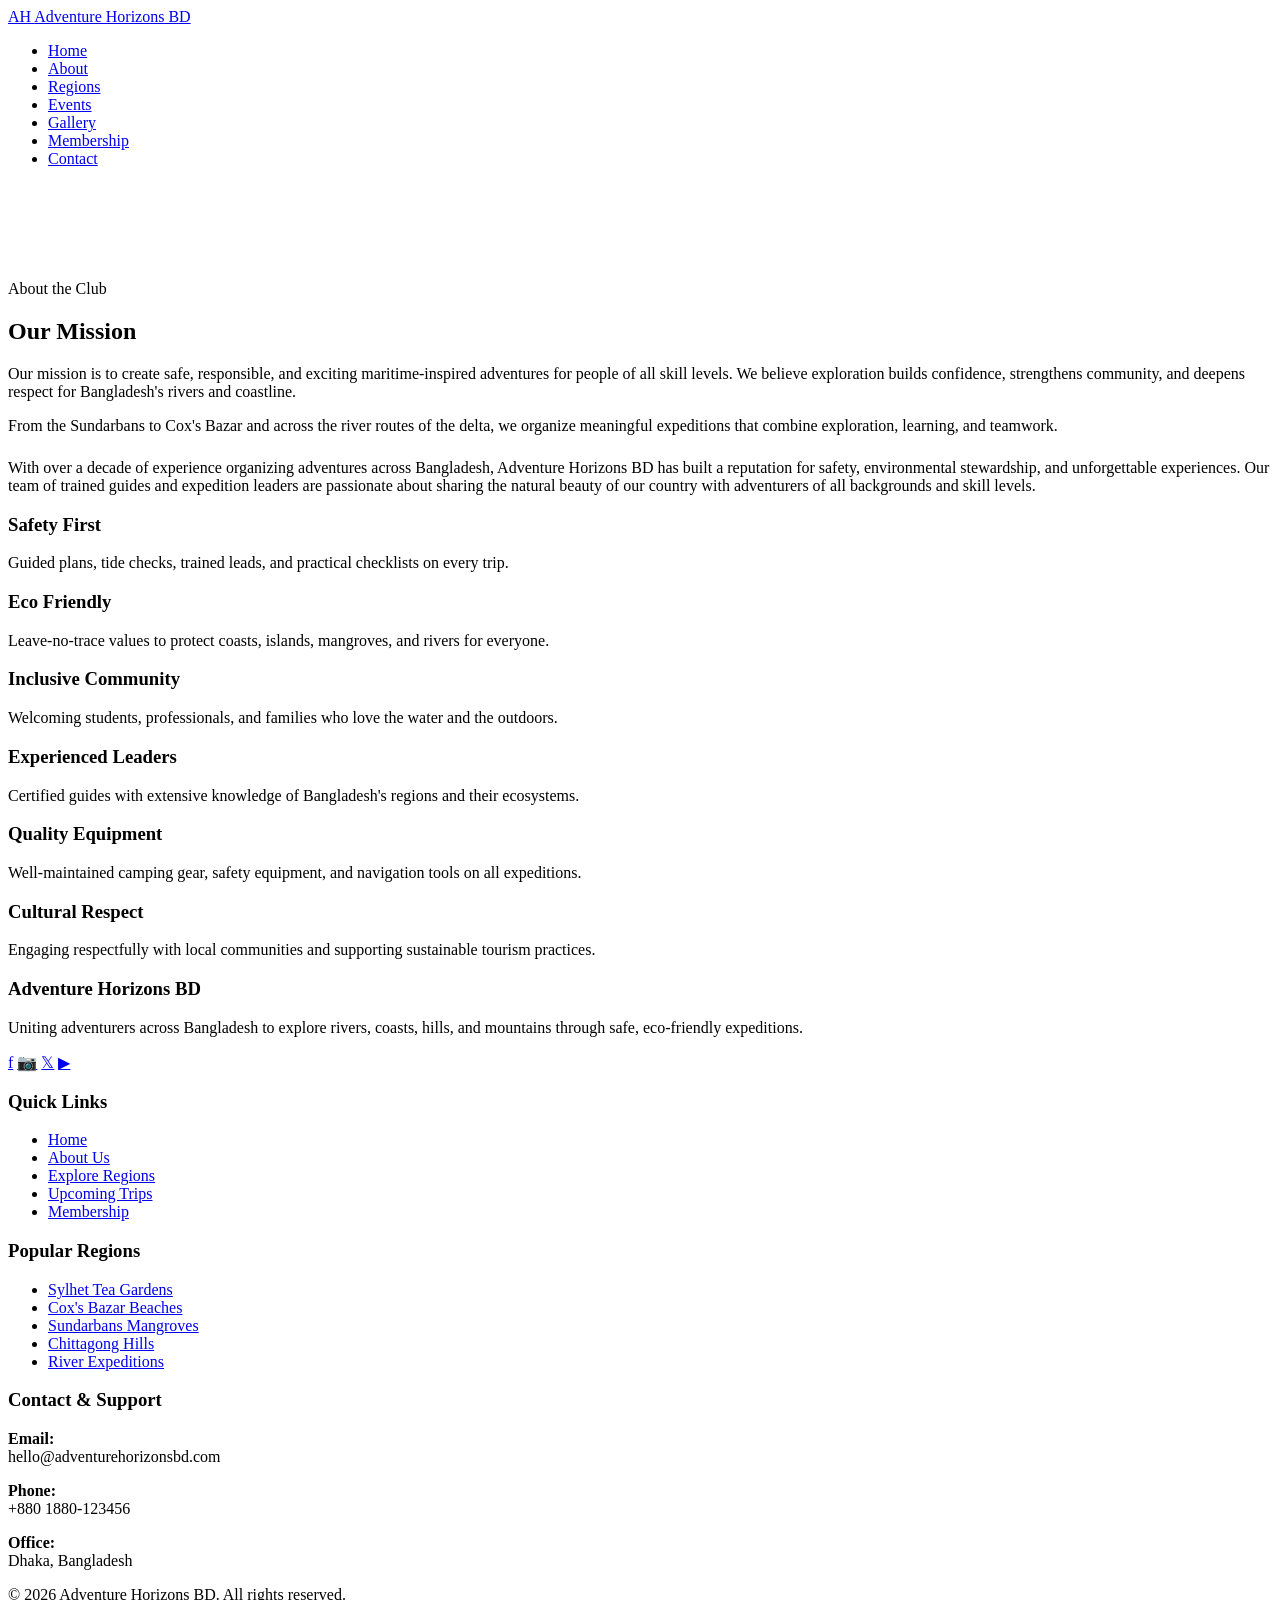
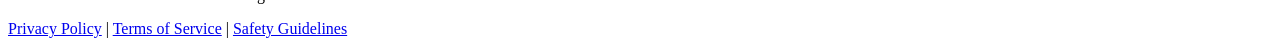
==== about.html @ c525ff97 "html structure for about,events,regions,gallery,membership,contacts sections was done" ====
<!DOCTYPE html>
<html lang="en">
  <head>
    <meta charset="UTF-8" />
    <meta name="viewport" content="width=device-width, initial-scale=1.0" />
    <meta name="description" content="About Adventure Horizons BD - our mission, values, and commitment to safe and eco-friendly adventures." />
    <title>About - Adventure Horizons BD</title>
    <link rel="preconnect" href="https://fonts.googleapis.com" />
    <link rel="preconnect" href="https://fonts.gstatic.com" crossorigin />
    <link href="https://fonts.googleapis.com/css2?family=Sora:wght@400;500;600;700;800&family=Source+Sans+3:wght@400;600;700&display=swap" rel="stylesheet" />
    <link rel="stylesheet" href="styles.css" />
  </head>
  <body>
    <header class="site-header">
      <div class="container nav-wrap">
        <a class="brand" href="index.html">
          <span class="brand-mark">AH</span>
          <span>Adventure Horizons BD</span>
        </a>
        <nav aria-label="Main navigation">
          <ul class="nav-list">
            <li><a href="index.html">Home</a></li>
            <li><a href="about.html">About</a></li>
            <li><a href="regions.html">Regions</a></li>
            <li><a href="events.html">Events</a></li>
            <li><a href="gallery.html">Gallery</a></li>
            <li><a href="membership.html">Membership</a></li>
            <li><a href="contact.html">Contact</a></li>
          </ul>
        </nav>
      </div>
    </header>

    <main>
      <section class="section" style="padding-top: 5rem;">
        <div class="container split-layout">
          <div>
            <p class="eyebrow">About the Club</p>
            <h2>Our Mission</h2>
            <p>
              Our mission is to create safe, responsible, and exciting maritime-inspired
              adventures for people of all skill levels. We believe exploration builds
              confidence, strengthens community, and deepens respect for Bangladesh's rivers
              and coastline.
            </p>
            <p>
              From the Sundarbans to Cox's Bazar and across the river routes of the delta,
              we organize meaningful expeditions that combine exploration, learning, and teamwork.
            </p>
            <p style="margin-top: 1.5rem;">
              With over a decade of experience organizing adventures across Bangladesh, Adventure Horizons BD
              has built a reputation for safety, environmental stewardship, and unforgettable experiences.
              Our team of trained guides and expedition leaders are passionate about sharing the natural
              beauty of our country with adventurers of all backgrounds and skill levels.
            </p>
          </div>
          <div class="info-cards" aria-label="Club values">
            <article class="card">
              <h3>Safety First</h3>
              <p>Guided plans, tide checks, trained leads, and practical checklists on every trip.</p>
            </article>
            <article class="card">
              <h3>Eco Friendly</h3>
              <p>Leave-no-trace values to protect coasts, islands, mangroves, and rivers for everyone.</p>
            </article>
            <article class="card">
              <h3>Inclusive Community</h3>
              <p>Welcoming students, professionals, and families who love the water and the outdoors.</p>
            </article>
            <article class="card">
              <h3>Experienced Leaders</h3>
              <p>Certified guides with extensive knowledge of Bangladesh's regions and their ecosystems.</p>
            </article>
            <article class="card">
              <h3>Quality Equipment</h3>
              <p>Well-maintained camping gear, safety equipment, and navigation tools on all expeditions.</p>
            </article>
            <article class="card">
              <h3>Cultural Respect</h3>
              <p>Engaging respectfully with local communities and supporting sustainable tourism practices.</p>
            </article>
          </div>
        </div>
      </section>
    </main>

    <footer class="site-footer">
      <div class="container">
        <div class="footer-grid">
          <section class="footer-column">
            <h3>Adventure Horizons BD</h3>
            <p>Uniting adventurers across Bangladesh to explore rivers, coasts, hills, and mountains through safe, eco-friendly expeditions.</p>
            <div class="social-links">
              <a href="#" aria-label="Facebook">f</a>
              <a href="#" aria-label="Instagram">📷</a>
              <a href="#" aria-label="Twitter">𝕏</a>
              <a href="#" aria-label="YouTube">▶</a>
            </div>
          </section>

          <section class="footer-column">
            <h3>Quick Links</h3>
            <ul>
              <li><a href="index.html">Home</a></li>
              <li><a href="about.html">About Us</a></li>
              <li><a href="regions.html">Explore Regions</a></li>
              <li><a href="events.html">Upcoming Trips</a></li>
              <li><a href="membership.html">Membership</a></li>
            </ul>
          </section>

          <section class="footer-column">
            <h3>Popular Regions</h3>
            <ul>
              <li><a href="regions.html">Sylhet Tea Gardens</a></li>
              <li><a href="regions.html">Cox's Bazar Beaches</a></li>
              <li><a href="regions.html">Sundarbans Mangroves</a></li>
              <li><a href="regions.html">Chittagong Hills</a></li>
              <li><a href="regions.html">River Expeditions</a></li>
            </ul>
          </section>

          <section class="footer-column">
            <h3>Contact & Support</h3>
            <p><strong>Email:</strong><br>hello@adventurehorizonsbd.com</p>
            <p><strong>Phone:</strong><br>+880 1880-123456</p>
            <p><strong>Office:</strong><br>Dhaka, Bangladesh</p>
          </section>
        </div>

        <div class="footer-bottom">
          <p>&copy; 2026 Adventure Horizons BD. All rights reserved.</p>
          <p>
            <a href="#">Privacy Policy</a> | 
            <a href="#">Terms of Service</a> | 
            <a href="#">Safety Guidelines</a>
          </p>
        </div>
      </div>
    </footer>
  </body>
</html>
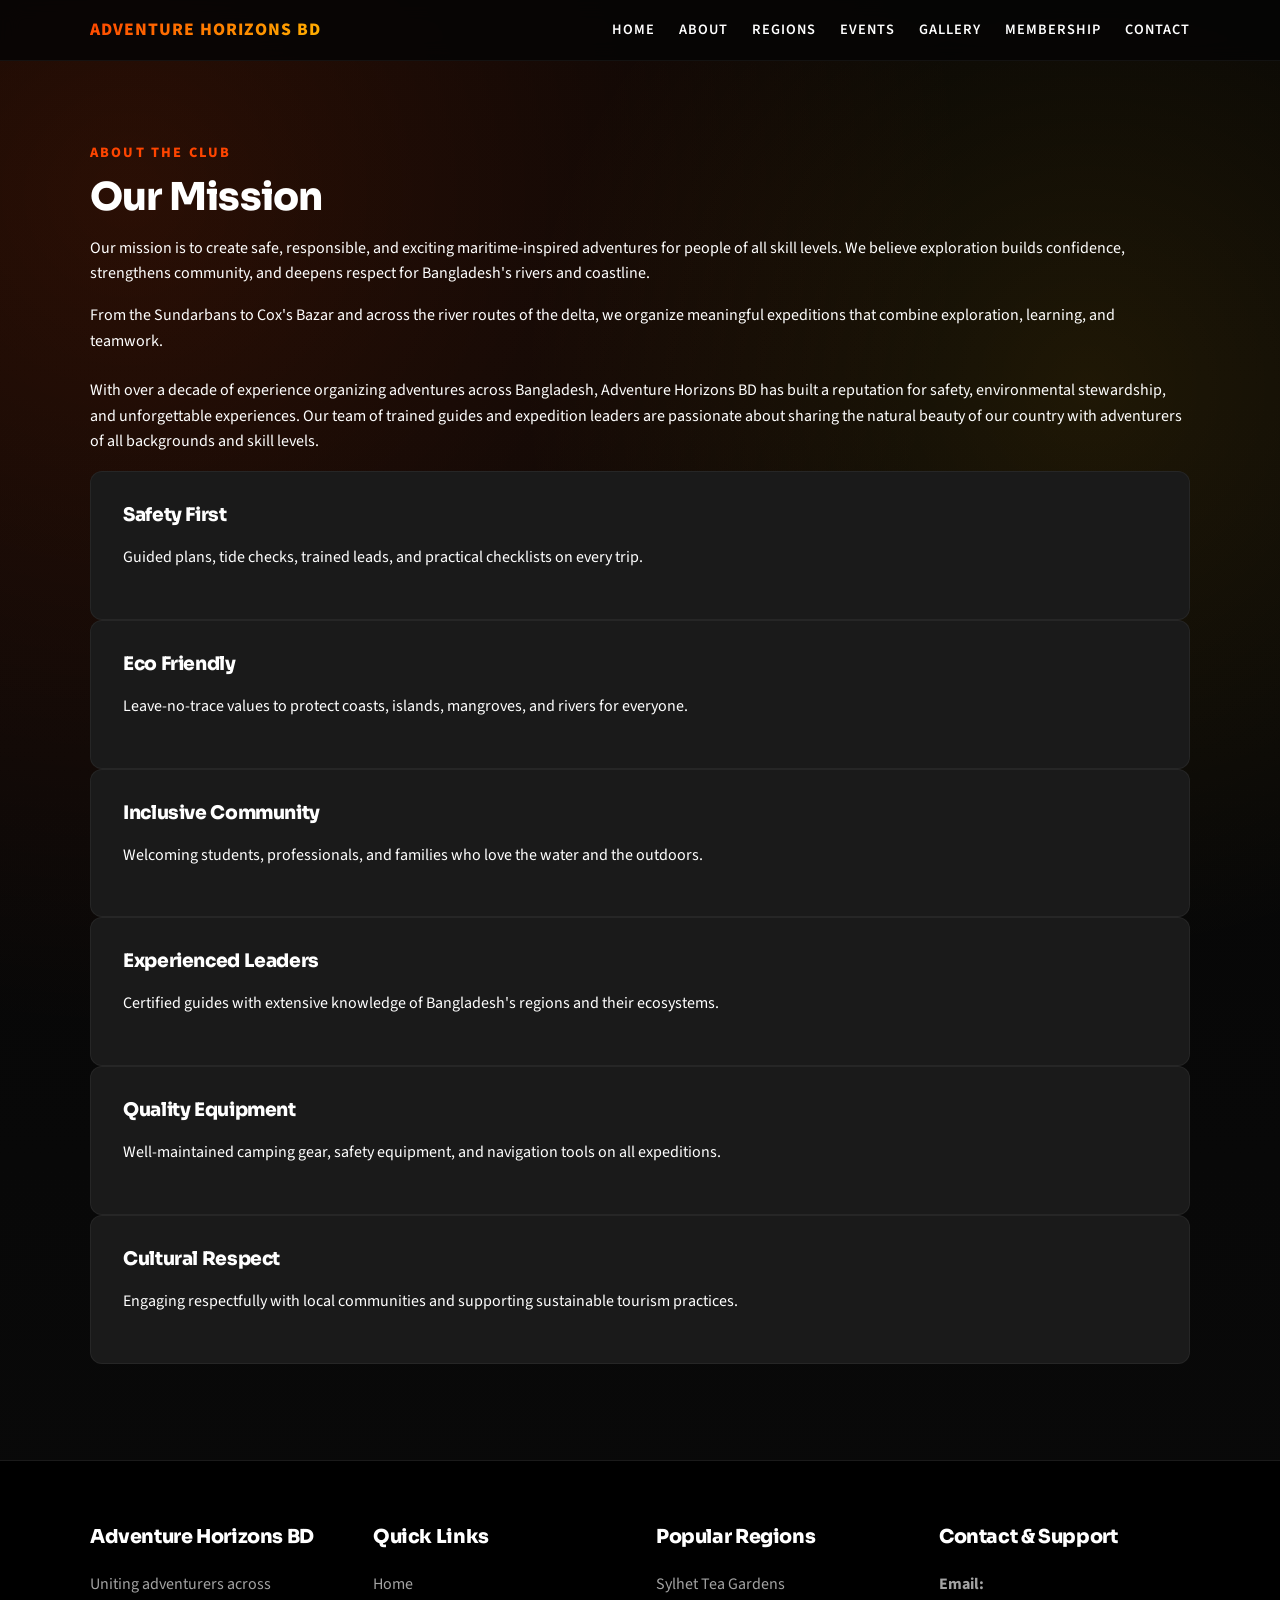
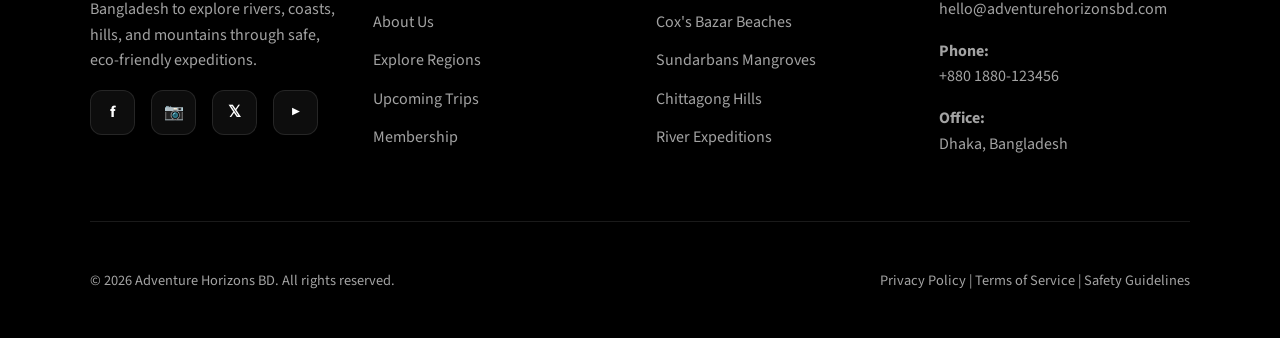
==== commit c1d57f6a: "changes the css theme" ====
--- a/about.html
+++ b/about.html
@@ -14,7 +14,6 @@
     <header class="site-header">
       <div class="container nav-wrap">
         <a class="brand" href="index.html">
-          <span class="brand-mark">AH</span>
           <span>Adventure Horizons BD</span>
         </a>
         <nav aria-label="Main navigation">
--- a/styles.css
+++ b/styles.css
@@ -0,0 +1,487 @@
+:root {
+  --bg: #050505;
+  --bg-soft: #111111;
+  --surface: #1a1a1a;
+  --surface-soft: #242424;
+  --text: #ffffff;
+  --muted: #a3a3a3;
+  --primary: #FF4500;
+  --primary-dark: #CC3700;
+  --accent: #FFB300;
+  --accent-soft: #FFE866;
+  --radius: 12px;
+  --shadow: 0 15px 35px rgba(255, 69, 0, 0.15);
+}
+
+* {
+  box-sizing: border-box;
+}
+
+html {
+  scroll-behavior: smooth;
+}
+
+body {
+  margin: 0;
+  font-family: "Source Sans 3", sans-serif;
+  color: var(--text);
+  background:
+    radial-gradient(circle at 10% 10%, rgba(255, 69, 0, 0.15) 0, transparent 40%),
+    radial-gradient(circle at 85% 20%, rgba(255, 179, 0, 0.1) 0, transparent 30%),
+    linear-gradient(180deg, var(--bg) 0%, #0a0a0a 100%);
+  line-height: 1.6;
+  animation: bodyFadeIn 0.8s ease-out;
+}
+
+img {
+  display: block;
+  max-width: 100%;
+}
+
+h1,
+h2,
+h3,
+h4 {
+  margin-top: 0;
+  font-family: "Sora", sans-serif;
+  font-weight: 800; 
+  line-height: 1.2;
+  letter-spacing: -0.02em;
+}
+
+.highlight-text {
+  background: linear-gradient(135deg, var(--primary) 0%, var(--accent) 100%);
+  -webkit-background-clip: text;
+  -webkit-text-fill-color: transparent;
+  display: inline-block;
+}
+
+a {
+  color: inherit;
+  text-decoration: none;
+}
+
+.container {
+  width: min(1100px, 92%);
+  margin-inline: auto;
+}
+
+/* ANIMATIONS */
+@keyframes bodyFadeIn { from { opacity: 0; } to { opacity: 1; } }
+@keyframes rise { from { opacity: 0; transform: translateY(40px); } to { opacity: 1; transform: translateY(0); } }
+@keyframes fadeInUp { from { opacity: 0; transform: translateY(30px); } to { opacity: 1; transform: translateY(0); } }
+@keyframes slideInLeft { from { opacity: 0; transform: translateX(-40px); } to { opacity: 1; transform: translateX(0); } }
+@keyframes slideInRight { from { opacity: 0; transform: translateX(40px); } to { opacity: 1; transform: translateX(0); } }
+@keyframes scaleUp { from { opacity: 0; transform: scale(0.9); } to { opacity: 1; transform: scale(1); } }
+@keyframes pulse { 0%, 100% { transform: scale(1); } 50% { transform: scale(1.1); } }
+@keyframes float { 0%, 100% { transform: translateY(0px); } 50% { transform: translateY(-10px); } }
+@keyframes slideDown { from { opacity: 0; transform: translateY(-20px); } to { opacity: 1; transform: translateY(0); } }
+@keyframes bounce { 0%, 100% { transform: translateY(0); } 50% { transform: translateY(-15px); } }
+
+/*  HEADER  */
+.site-header {
+  position: sticky;
+  top: 0;
+  z-index: 10;
+  background: rgba(5, 5, 5, 0.85);
+  backdrop-filter: blur(10px);
+  border-bottom: 1px solid rgba(255, 255, 255, 0.05);
+  animation: slideDown 0.6s ease-out;
+}
+
+.nav-wrap {
+  display: flex;
+  align-items: center;
+  justify-content: space-between;
+  padding: 1rem 0;
+}
+
+.brand {
+  display: flex;
+  align-items: center;
+  gap: 0.7rem;
+  font-weight: 800;
+  font-size: 1.1rem;
+  text-transform: uppercase;
+  letter-spacing: 1px;
+  animation: slideInLeft 0.6s ease-out;
+  background: linear-gradient(135deg, var(--primary) 0%, var(--accent) 100%);
+  -webkit-background-clip: text;
+  -webkit-text-fill-color: transparent;
+}
+
+.nav-list {
+  display: flex;
+  gap: 1.5rem;
+  list-style: none;
+  margin: 0;
+  padding: 0;
+  font-weight: 600;
+  text-transform: uppercase;
+  font-size: 0.9rem;
+  letter-spacing: 1px;
+}
+
+.nav-list li {
+  animation: slideInRight 0.6s ease-out;
+  animation-fill-mode: both;
+}
+
+.nav-list a {
+  padding: 0.4rem 0;
+  transition: all 0.3s ease;
+  position: relative;
+}
+
+.nav-list a::after {
+  content: '';
+  position: absolute;
+  bottom: -4px;
+  left: 0;
+  width: 0;
+  height: 2px;
+  background: var(--primary);
+  transition: width 0.3s ease;
+}
+
+.nav-list a:hover::after {
+  width: 100%;
+}
+
+.nav-list a:hover {
+  color: var(--primary);
+}
+
+/*  HERO SECTION  */
+.hero {
+  position: relative;
+  isolation: isolate;
+  overflow: hidden;
+  min-height: 90vh;
+  background:
+    linear-gradient(135deg, rgba(5, 5, 5, 0.9), rgba(5, 5, 5, 0.6)),
+    radial-gradient(circle at 18% 25%, rgba(255, 69, 0, 0.15) 0, transparent 40%),
+    url('images/home.jpg') center / cover no-repeat;
+  display: grid;
+  grid-template-columns: 1fr;
+  gap: 2rem;
+  align-items: center;
+}
+
+.hero-overlay {
+  position: absolute;
+  inset: 0;
+  z-index: -1;
+  background-size: 40px;
+  animation: fadeInUp 1s ease-out;
+}
+
+.hero-content {
+  padding: 8rem 0 6rem;
+  animation: rise 0.8s ease-out;
+}
+
+.hero-actions {
+  display: flex;
+  gap: 1rem;
+  flex-wrap: wrap;
+  animation: fadeInUp 0.8s ease-out 0.5s both;
+}
+
+.hero-stats {
+  display: flex;
+  justify-content: center;
+  gap: 1.5rem;
+  margin-top: 1.5rem;
+  flex-wrap: wrap;
+  animation: fadeInUp 0.8s ease-out 0.6s both;
+}
+
+.hero-stats div {
+  padding: 1.2rem 2rem;
+  border-radius: var(--radius);
+  background: rgba(255, 255, 255, 0.03);
+  border: 1px solid rgba(255, 255, 255, 0.08);
+  transition: all 0.3s ease;
+  animation: scaleUp 0.6s ease-out forwards;
+  opacity: 0;
+  text-align: center;
+}
+
+.hero-stats div:nth-child(1) { animation-delay: 0.6s; }
+.hero-stats div:nth-child(2) { animation-delay: 0.7s; }
+.hero-stats div:nth-child(3) { animation-delay: 0.8s; }
+
+.hero-stats div:hover {
+  background: rgba(255, 69, 0, 0.08);
+  border-color: var(--primary);
+  transform: translateY(-5px);
+  box-shadow: 0 12px 32px rgba(255, 69, 0, 0.15);
+}
+
+.hero-stats strong {
+  display: block;
+  font-family: "Sora", sans-serif;
+  font-size: 2rem;
+  font-weight: 800;
+  color: #fff;
+  line-height: 1;
+  margin-bottom: 0.3rem;
+}
+
+.hero-stats span {
+  color: var(--muted);
+  font-size: 0.9rem;
+  text-transform: uppercase;
+  letter-spacing: 1px;
+  font-weight: 600;
+}
+
+/*  BOLD BUTTONS  */
+.btn {
+  display: inline-flex;
+  align-items: center;
+  justify-content: center;
+  border-radius: var(--radius);
+  padding: 1rem 2.5rem;
+  font-family: "Sora", sans-serif;
+  font-weight: 700;
+  text-transform: uppercase;
+  letter-spacing: 1px;
+  border: 2px solid transparent;
+  transition: all 0.3s cubic-bezier(0.4, 0, 0.2, 1);
+  position: relative;
+  overflow: hidden;
+  cursor: pointer;
+}
+
+.btn-primary {
+  background: linear-gradient(135deg, var(--primary), var(--primary-dark));
+  color: #fff;
+  box-shadow: 0 4px 15px rgba(255, 69, 0, 0.3);
+}
+
+.btn-primary:hover {
+  transform: translateY(-4px) scale(1.02);
+  box-shadow: 0 12px 25px rgba(255, 69, 0, 0.5);
+}
+
+.btn-secondary {
+  background: transparent;
+  border-color: rgba(255, 255, 255, 0.3);
+  color: #fff;
+}
+
+.btn-secondary:hover {
+  background: rgba(255, 255, 255, 0.05);
+  border-color: #fff;
+  transform: translateY(-4px);
+}
+
+/*  EYEBROW & HEADINGS  */
+.eyebrow {
+  margin: 0 0 0.6rem;
+  text-transform: uppercase;
+  letter-spacing: 0.15em;
+  font-weight: 800;
+  font-size: 0.9rem;
+  color: var(--primary);
+  animation: fadeInUp 0.6s ease-out;
+}
+
+/*  SECTIONS  */
+.section {
+  padding: 6rem 0;
+  animation: fadeInUp 0.8s ease-out;
+}
+
+.section h2 {
+  font-size: clamp(2rem, 3vw, 3rem);
+  margin-bottom: 1rem;
+  color: #fff;
+  animation: slideInLeft 0.8s ease-out 0.1s both;
+}
+
+/*  CARDS OVERHAUL  */
+.card,
+.event-card,
+.pricing-card,
+.region-card,
+.why-card,
+.destination-card,
+.step-card,
+.testimonial-card {
+  background: var(--surface);
+  border-radius: var(--radius);
+  padding: 2rem;
+  border: 1px solid rgba(255, 255, 255, 0.05);
+  transition: all 0.4s cubic-bezier(0.34, 1.56, 0.64, 1);
+  position: relative;
+  overflow: hidden;
+}
+
+/* Ensure icons and badges pop */
+.why-icon, .destination-header, .step-number {
+  color: var(--primary);
+}
+
+.step-number {
+  background: linear-gradient(135deg, var(--primary), var(--accent));
+  color: #000;
+}
+
+.card:hover,
+.event-card:hover,
+.pricing-card:hover,
+.region-card:hover,
+.why-card:hover,
+.destination-card:hover,
+.step-card:hover,
+.testimonial-card:hover {
+  transform: translateY(-8px);
+  border-color: rgba(255, 69, 0, 0.4);
+  box-shadow: 0 20px 40px rgba(255, 69, 0, 0.15);
+  background: var(--surface-soft);
+}
+
+/* GRID LAYOUTS */
+.regions-grid, .gallery-grid, .testimonials-grid { display: grid; grid-template-columns: repeat(3, minmax(0, 1fr)); gap: 1.5rem; margin-top: 2rem; }
+.why-grid { display: grid; grid-template-columns: repeat(3, minmax(0, 1fr)); gap: 1.5rem; margin-top: 3rem; }
+.destinations-grid, .steps-grid { display: grid; grid-template-columns: repeat(4, minmax(0, 1fr)); gap: 1.5rem; margin-top: 2rem; }
+
+/* Image Gallery */
+.gallery-item {
+  border-radius: var(--radius);
+  overflow: hidden;
+  cursor: pointer;
+  border: 1px solid rgba(255, 255, 255, 0.05);
+}
+.gallery-item img {
+  width: 100%;
+  height: 300px;
+  object-fit: cover;
+  transition: transform 0.6s cubic-bezier(0.34, 1.56, 0.64, 1);
+}
+.gallery-item:hover img { transform: scale(1.1) rotate(1deg); }
+
+/* Explore Links */
+.explore-link {
+  display: inline-block;
+  color: var(--accent);
+  font-weight: 700;
+  text-transform: uppercase;
+  font-size: 0.9rem;
+  letter-spacing: 1px;
+  margin-top: 1rem;
+  transition: color 0.3s;
+}
+.explore-link:hover { color: var(--primary); }
+
+/* Testimonials */
+.testimonial-card .stars { color: var(--accent); font-size: 1.2rem; }
+.testimonial-card .author { color: var(--primary); text-transform: uppercase; font-weight: 800; letter-spacing: 1px; }
+
+/*  FOOTER  */
+.site-footer {
+  background: #000;
+  border-top: 1px solid rgba(255, 255, 255, 0.1);
+  padding-top: 4rem;
+  padding-bottom: 2rem;
+}
+.footer-grid { display: grid; grid-template-columns: repeat(4, minmax(0, 1fr)); gap: 2rem; margin-bottom: 3rem; }
+.footer-column h3 { color: #fff; font-size: 1.2rem; margin-bottom: 1.5rem; }
+.footer-column p, .footer-column ul { color: var(--muted); }
+.footer-column ul { list-style: none; padding: 0; margin: 0; }
+.footer-column li { margin-bottom: 0.8rem; }
+.footer-column a:hover { color: var(--primary); }
+
+.social-links { display: flex; gap: 1rem; }
+.social-links a {
+  display: inline-flex; align-items: center; justify-content: center;
+  width: 45px; height: 45px; border-radius: var(--radius);
+  background: rgba(255, 255, 255, 0.05); transition: all 0.3s ease; font-weight: 700; border: 1px solid rgba(255, 255, 255, 0.1);
+}
+.social-links a:hover { background: var(--primary); border-color: var(--primary); transform: translateY(-5px); }
+.footer-bottom { border-top: 1px solid rgba(255, 255, 255, 0.1); padding-top: 2rem; display: flex; justify-content: space-between; color: var(--muted); font-size: 0.9rem; }
+.footer-bottom a:hover { color: var(--primary); }
+
+/*  RESPONSIVE DESIGN  */
+@media (max-width: 1024px) {
+  .destinations-grid, .steps-grid { grid-template-columns: repeat(2, minmax(0, 1fr)); }
+}
+@media (max-width: 960px) {
+  .why-grid, .regions-grid, .gallery-grid, .testimonials-grid { grid-template-columns: repeat(2, minmax(0, 1fr)); }
+  .footer-grid { grid-template-columns: repeat(2, minmax(0, 1fr)); }
+  .nav-wrap { flex-direction: column; gap: 1rem; align-items: flex-start; }
+}
+/*  CONTACT FORM  */
+.contact-form {
+  display: flex;
+  flex-direction: column;
+  gap: 1.5rem;
+  margin-top: 2rem;
+}
+
+.contact-form label {
+  display: block;
+  color: #fff;
+  font-weight: 600;
+  margin-bottom: 0.5rem;
+  text-transform: capitalize;
+  font-size: 0.95rem;
+}
+
+.contact-form input,
+.contact-form select,
+.contact-form textarea {
+  width: 100%;
+  padding: 1rem 1.2rem;
+  border-radius: var(--radius);
+  border: 1px solid rgba(255, 255, 255, 0.1);
+  background: rgba(255, 255, 255, 0.08);
+  color: #fff;
+  font-family: inherit;
+  font-size: 1rem;
+  transition: all 0.3s ease;
+}
+
+.contact-form select {
+  appearance: none;
+  background-image: url("data:image/svg+xml;charset=UTF-8,%3csvg xmlns='http://www.w3.org/2000/svg' viewBox='0 0 24 24' fill='none' stroke='%23ffffff' stroke-width='2' stroke-linecap='round' stroke-linejoin='round'%3e%3cpolyline points='6 9 12 15 18 9'%3e%3c/polyline%3e%3c/svg%3e");
+  background-repeat: no-repeat;
+  background-position: right 1rem center;
+  background-size: 1.2em;
+  padding-right: 2.5rem;
+}
+
+.contact-form select option {
+  background: #1a1a1a;
+  color: #fff;
+  padding: 0.5rem;
+}
+
+.contact-form input::placeholder,
+.contact-form textarea::placeholder {
+  color: rgba(255, 255, 255, 0.5);
+}
+
+.contact-form input:focus,
+.contact-form select:focus,
+.contact-form textarea:focus {
+  outline: none;
+  background: rgba(255, 255, 255, 0.12);
+  border-color: var(--primary);
+  box-shadow: 0 0 0 3px rgba(255, 69, 0, 0.1);
+}
+
+.contact-form textarea {
+  resize: vertical;
+  min-height: 150px;
+}
+
+@media (max-width: 680px) {
+  .why-grid, .regions-grid, .gallery-grid, .testimonials-grid, .destinations-grid, .steps-grid, .footer-grid { grid-template-columns: 1fr; }
+  .nav-list { flex-wrap: wrap; gap: 1rem; }
+  .footer-bottom { flex-direction: column; text-align: center; gap: 1rem; }
+  .hero-stats { flex-direction: column; }
+}
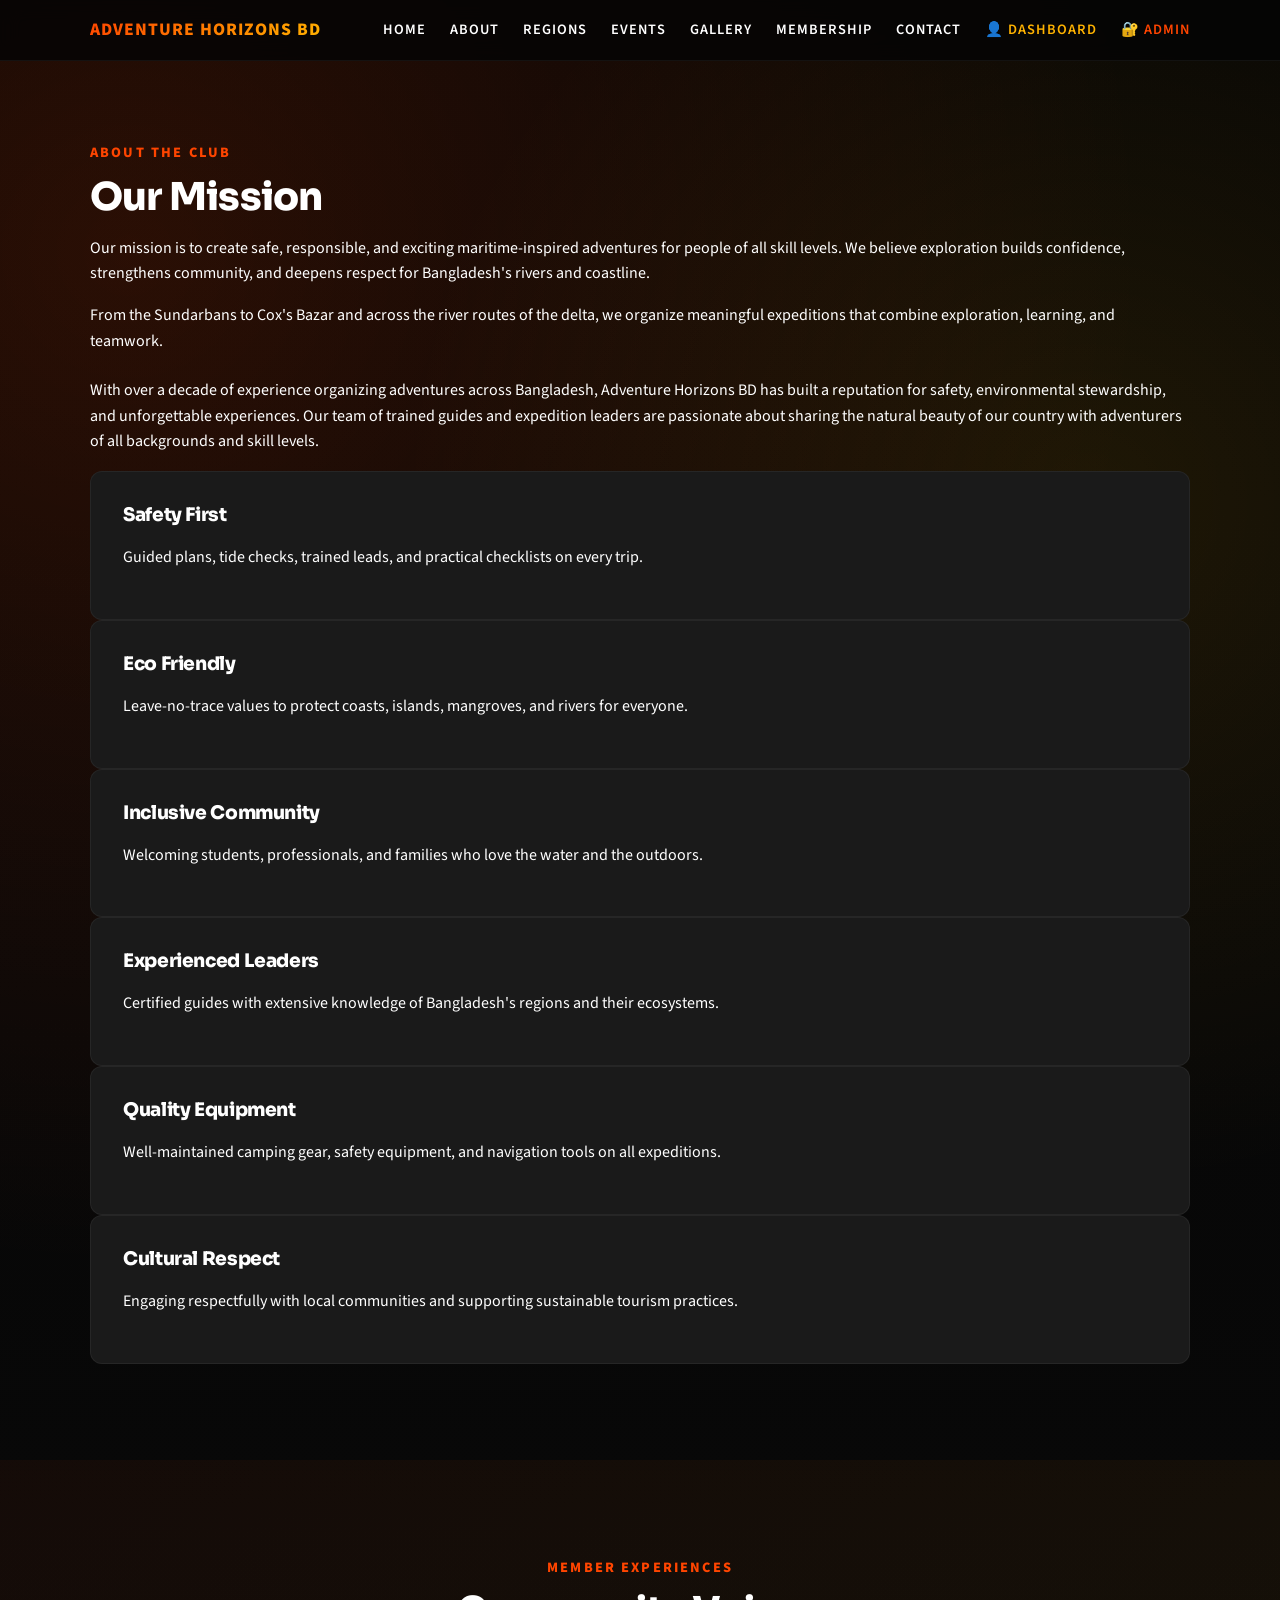
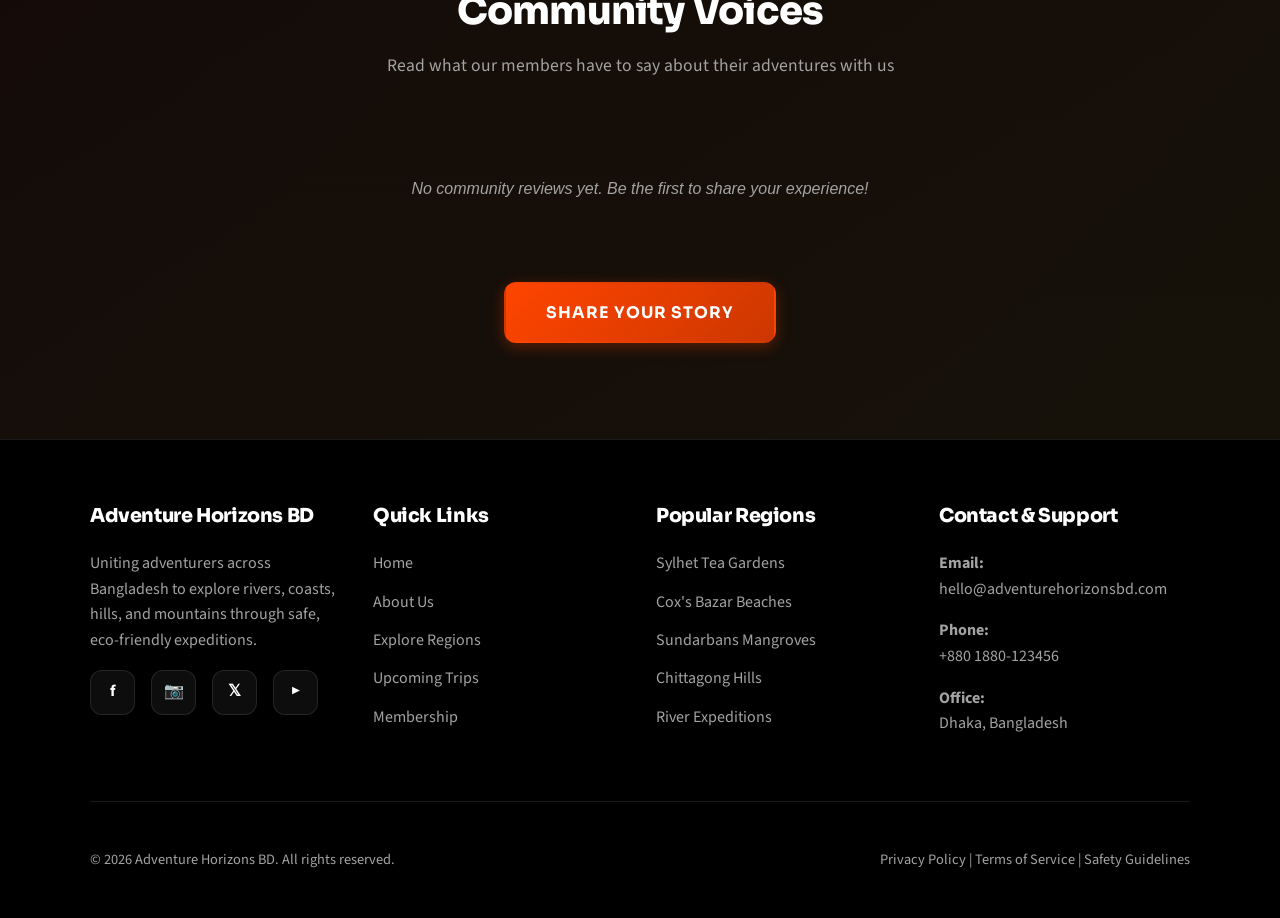
==== commit 0da52b3d: "admin and user panel added, demo user,demo admin also created to access the dashboard" ====
--- a/about.html
+++ b/about.html
@@ -16,6 +16,11 @@
         <a class="brand" href="index.html">
           <span>Adventure Horizons BD</span>
         </a>
+        <button class="menu-toggle" aria-label="Toggle menu">
+          <span></span>
+          <span></span>
+          <span></span>
+        </button>
         <nav aria-label="Main navigation">
           <ul class="nav-list">
             <li><a href="index.html">Home</a></li>
@@ -25,6 +30,8 @@
             <li><a href="gallery.html">Gallery</a></li>
             <li><a href="membership.html">Membership</a></li>
             <li><a href="contact.html">Contact</a></li>
+            <li><a href="user.html" style="color: var(--accent);">👤 Dashboard</a></li>
+            <li><a href="admin.html" style="color: var(--primary);">🔐 Admin</a></li>
           </ul>
         </nav>
       </div>
@@ -78,6 +85,23 @@
               <h3>Cultural Respect</h3>
               <p>Engaging respectfully with local communities and supporting sustainable tourism practices.</p>
             </article>
+          </div>
+        </div>
+      </section>
+
+      <!-- Community Voices Section -->
+      <section class="section community-section" style="background: linear-gradient(135deg, rgba(255, 69, 0, 0.05), rgba(255, 179, 0, 0.05));">
+        <div class="container">
+          <p class="eyebrow" style="text-align: center;">Member Experiences</p>
+          <h2 style="text-align: center;">Community Voices</h2>
+          <p style="text-align: center; color: var(--muted); margin-bottom: 3rem; font-size: 1.1rem;">
+            Read what our members have to say about their adventures with us
+          </p>
+          <div id="communityVoicesGrid" class="testimonials-grid">
+            <p class="no-reviews">Loading community reviews...</p>
+          </div>
+          <div style="text-align: center; margin-top: 2rem;">
+            <a href="user.html" class="btn btn-primary">Share Your Story</a>
           </div>
         </div>
       </section>
@@ -137,5 +161,9 @@
         </div>
       </div>
     </footer>
+
+    <button id="scrollToTop" aria-label="Scroll to top">↑</button>
+
+    <script src="main.js"></script>
   </body>
 </html>
--- a/styles.css
+++ b/styles.css
@@ -484,4 +484,1045 @@
   .nav-list { flex-wrap: wrap; gap: 1rem; }
   .footer-bottom { flex-direction: column; text-align: center; gap: 1rem; }
   .hero-stats { flex-direction: column; }
+}
+
+/* MODAL POP-UP STYLES */
+.modal {
+  display: none;
+  position: fixed;
+  z-index: 100;
+  left: 0;
+  top: 0;
+  width: 100%;
+  height: 100%;
+  background-color: rgba(0, 0, 0, 0.95);
+  animation: fadeInUp 0.3s ease-out;
+}
+
+.modal-content {
+  margin: auto;
+  display: block;
+  width: 80%;
+  max-width: 900px;
+  max-height: 85vh;
+  object-fit: contain;
+  position: absolute;
+  top: 50%;
+  left: 50%;
+  transform: translate(-50%, -50%);
+  animation: scaleUp 0.3s ease-out;
+  border-radius: var(--radius);
+  box-shadow: 0 0 60px rgba(255, 69, 0, 0.3);
+}
+
+#caption {
+  margin: auto;
+  display: block;
+  width: 80%;
+  max-width: 900px;
+  text-align: center;
+  color: var(--accent);
+  padding: 1rem 0;
+  position: absolute;
+  bottom: 20px;
+  left: 50%;
+  transform: translateX(-50%);
+  font-size: 1.1rem;
+  font-weight: 600;
+}
+
+.close {
+  position: absolute;
+  top: 30px;
+  right: 50px;
+  color: var(--accent);
+  font-size: 40px;
+  font-weight: bold;
+  cursor: pointer;
+  transition: all 0.3s ease;
+  z-index: 101;
+}
+
+.close:hover {
+  color: var(--primary);
+  transform: scale(1.2) rotate(90deg);
+}
+
+/* MOBILE MENU TOGGLE */
+.menu-toggle {
+  display: none;
+  flex-direction: column;
+  gap: 6px;
+  background: none;
+  border: none;
+  cursor: pointer;
+  padding: 0.5rem;
+}
+
+.menu-toggle span {
+  width: 28px;
+  height: 3px;
+  background: var(--text);
+  border-radius: 2px;
+  transition: all 0.3s ease;
+}
+
+.menu-toggle.active span:nth-child(1) {
+  transform: rotate(45deg) translate(10px, 10px);
+}
+
+.menu-toggle.active span:nth-child(2) {
+  opacity: 0;
+}
+
+.menu-toggle.active span:nth-child(3) {
+  transform: rotate(-45deg) translate(10px, -10px);
+}
+
+/* ACTIVE NAV LINK */
+.nav-list a.active {
+  color: var(--primary);
+}
+
+.nav-list a.active::after {
+  width: 100%;
+}
+
+/* FORM VALIDATION STYLES */
+.contact-form input.error,
+.contact-form textarea.error,
+.contact-form select.error {
+  border-color: #ff4444 !important;
+  background: rgba(255, 68, 68, 0.1) !important;
+}
+
+.error-message {
+  color: #ff6b6b;
+  font-size: 0.85rem;
+  margin-top: 0.4rem;
+  display: block;
+  animation: slideInLeft 0.3s ease-out;
+}
+
+.form-error-message {
+  background: rgba(255, 68, 68, 0.15);
+  border: 1px solid #ff6b6b;
+  color: #ff9999;
+  padding: 1rem 1.2rem;
+  border-radius: var(--radius);
+  margin-bottom: 1.5rem;
+  animation: slideInLeft 0.3s ease-out;
+}
+
+.form-success-message {
+  background: rgba(76, 175, 80, 0.15);
+  border: 1px solid #4caf50;
+  color: #81c784;
+  padding: 1rem 1.2rem;
+  border-radius: var(--radius);
+  margin-bottom: 1.5rem;
+  animation: slideInLeft 0.3s ease-out;
+  font-weight: 600;
+}
+
+/* SCROLL TO TOP BUTTON */
+#scrollToTop {
+  display: none;
+  position: fixed;
+  bottom: 30px;
+  right: 30px;
+  width: 50px;
+  height: 50px;
+  background: linear-gradient(135deg, var(--primary), var(--primary-dark));
+  color: white;
+  border: none;
+  border-radius: 50%;
+  font-size: 24px;
+  cursor: pointer;
+  z-index: 99;
+  animation: slideInUp 0.3s ease-out;
+  box-shadow: 0 4px 15px rgba(255, 69, 0, 0.3);
+  transition: all 0.3s ease;
+}
+
+#scrollToTop:hover {
+  transform: translateY(-5px) scale(1.1);
+  box-shadow: 0 8px 25px rgba(255, 69, 0, 0.5);
+}
+
+/* RESPONSIVE MOBILE MENU */
+@media (max-width: 768px) {
+  .menu-toggle {
+    display: flex;
+  }
+
+  .nav-list {
+    position: absolute;
+    top: 100%;
+    left: 0;
+    right: 0;
+    background: rgba(5, 5, 5, 0.95);
+    flex-direction: column;
+    gap: 0;
+    max-height: 0;
+    overflow: hidden;
+    transition: max-height 0.3s ease;
+    border-bottom: 1px solid rgba(255, 255, 255, 0.05);
+  }
+
+  .nav-list.active {
+    max-height: 400px;
+  }
+
+  .nav-list li {
+    border-bottom: 1px solid rgba(255, 255, 255, 0.05);
+    animation: none;
+  }
+
+  .nav-list a {
+    display: block;
+    padding: 1rem 1.5rem;
+  }
+
+  .modal-content {
+    width: 90%;
+    max-height: 70vh;
+  }
+
+  #caption {
+    width: 90%;
+    font-size: 0.95rem;
+    bottom: 15px;
+    padding: 0.8rem 0;
+  }
+
+  .close {
+    top: 20px;
+    right: 30px;
+    font-size: 32px;
+  }
+
+  #scrollToTop {
+    bottom: 20px;
+    right: 20px;
+    width: 45px;
+    height: 45px;
+    font-size: 20px;
+  }
+}
+
+/* ===== ADMIN PANEL STYLES ===== */
+.admin-container {
+  min-height: 100vh;
+  padding: 2rem 0;
+}
+
+.login-section {
+  display: flex;
+  align-items: center;
+  justify-content: center;
+  min-height: 80vh;
+  animation: fadeInUp 0.6s ease-out;
+}
+
+.login-card {
+  background: var(--surface);
+  border: 1px solid rgba(255, 255, 255, 0.1);
+  border-radius: var(--radius);
+  padding: 3rem;
+  max-width: 500px;
+  width: 100%;
+  box-shadow: 0 20px 40px rgba(255, 69, 0, 0.1);
+  animation: scaleUp 0.6s ease-out;
+}
+
+.login-card h2 {
+  margin-top: 0;
+  margin-bottom: 2rem;
+  text-align: center;
+  background: linear-gradient(135deg, var(--primary) 0%, var(--accent) 100%);
+  -webkit-background-clip: text;
+  -webkit-text-fill-color: transparent;
+}
+
+.admin-hint {
+  text-align: center;
+  color: var(--muted);
+  font-size: 0.9rem;
+  margin-top: 1rem;
+}
+
+.admin-info-note {
+  background: rgba(76, 175, 80, 0.1);
+  border: 1px solid rgba(76, 175, 80, 0.3);
+  color: #81c784;
+  padding: 1rem 1.2rem;
+  border-radius: 6px;
+  margin-bottom: 2rem;
+  font-size: 0.95rem;
+  font-weight: 500;
+}
+
+.admin-dashboard {
+  animation: fadeInUp 0.6s ease-out;
+}
+
+.admin-dashboard.hidden {
+  display: none;
+}
+
+.admin-nav {
+  background: var(--surface);
+  border-bottom: 1px solid rgba(255, 255, 255, 0.1);
+  margin-bottom: 2rem;
+  sticky: top;
+  top: 60px;
+  z-index: 5;
+}
+
+.admin-tabs {
+  display: flex;
+  gap: 0;
+  flex-wrap: wrap;
+  border-bottom: 1px solid rgba(255, 255, 255, 0.05);
+}
+
+.admin-tab {
+  background: transparent;
+  border: none;
+  color: var(--muted);
+  padding: 1.2rem 1.5rem;
+  font-weight: 600;
+  text-transform: uppercase;
+  letter-spacing: 0.5px;
+  cursor: pointer;
+  transition: all 0.3s ease;
+  border-bottom: 3px solid transparent;
+  font-size: 0.95rem;
+}
+
+.admin-tab:hover {
+  color: var(--text);
+  background: rgba(255, 255, 255, 0.02);
+}
+
+.admin-tab.active {
+  color: var(--primary);
+  border-bottom-color: var(--primary);
+  background: rgba(255, 69, 0, 0.05);
+}
+
+.admin-tab-content {
+  display: none;
+  padding: 2rem 0;
+  animation: fadeInUp 0.4s ease-out;
+}
+
+.admin-tab-content.active {
+  display: block;
+}
+
+.admin-panel {
+  display: grid;
+  grid-template-columns: 1fr 1fr;
+  gap: 2rem;
+  margin-top: 2rem;
+}
+
+.admin-form-section,
+.admin-list-section {
+  background: var(--surface);
+  border: 1px solid rgba(255, 255, 255, 0.1);
+  border-radius: var(--radius);
+  padding: 2rem;
+}
+
+.admin-form-section h3,
+.admin-list-section h3 {
+  margin-top: 0;
+  margin-bottom: 1.5rem;
+  border-bottom: 2px solid rgba(255, 69, 0, 0.2);
+  padding-bottom: 1rem;
+  font-size: 1.3rem;
+}
+
+.form-group {
+  margin-bottom: 1.5rem;
+  display: flex;
+  flex-direction: column;
+}
+
+.form-group label {
+  margin-bottom: 0.5rem;
+  font-weight: 600;
+  color: #fff;
+}
+
+.form-group input,
+.form-group textarea,
+.form-group select {
+  padding: 0.8rem 1rem;
+  border: 1px solid rgba(255, 255, 255, 0.1);
+  border-radius: 6px;
+  background: rgba(255, 255, 255, 0.05);
+  color: #fff;
+  font-family: inherit;
+  font-size: 1rem;
+  transition: all 0.3s ease;
+}
+
+.form-group input:focus,
+.form-group textarea:focus,
+.form-group select:focus {
+  outline: none;
+  background: rgba(255, 255, 255, 0.1);
+  border-color: var(--primary);
+  box-shadow: 0 0 0 3px rgba(255, 69, 0, 0.1);
+}
+
+.form-group textarea {
+  resize: vertical;
+  min-height: 100px;
+  font-family: inherit;
+}
+
+.form-row {
+  display: grid;
+  grid-template-columns: 1fr 1fr;
+  gap: 1rem;
+}
+
+.form-row .form-group {
+  margin-bottom: 1.5rem;
+}
+
+.admin-items-list {
+  display: flex;
+  flex-direction: column;
+  gap: 1rem;
+}
+
+.no-items {
+  text-align: center;
+  color: var(--muted);
+  padding: 2rem;
+  font-style: italic;
+}
+
+.admin-item {
+  background: rgba(255, 255, 255, 0.03);
+  border: 1px solid rgba(255, 255, 255, 0.08);
+  border-radius: 8px;
+  padding: 1.2rem;
+  transition: all 0.3s ease;
+}
+
+.admin-item:hover {
+  background: rgba(255, 255, 255, 0.05);
+  border-color: rgba(255, 69, 0, 0.2);
+}
+
+.admin-item-header {
+  display: flex;
+  justify-content: space-between;
+  align-items: flex-start;
+  margin-bottom: 1rem;
+  gap: 1rem;
+}
+
+.admin-item-header h4 {
+  margin: 0;
+  font-size: 1.1rem;
+}
+
+.admin-item-meta {
+  color: var(--muted);
+  font-size: 0.85rem;
+  margin: 0.3rem 0;
+}
+
+.admin-item-preview {
+  width: 100%;
+  max-height: 200px;
+  object-fit: cover;
+  border-radius: 6px;
+  margin: 1rem 0;
+}
+
+.admin-item-description {
+  color: var(--muted);
+  margin: 0.5rem 0 0;
+  font-size: 0.95rem;
+  line-height: 1.5;
+}
+
+.admin-item-actions {
+  display: flex;
+  gap: 0.5rem;
+}
+
+.btn-sm {
+  padding: 0.6rem 1.2rem !important;
+  font-size: 0.85rem !important;
+}
+
+.btn-danger {
+  background: linear-gradient(135deg, #ff4444, #cc0000) !important;
+  color: #fff !important;
+  box-shadow: 0 4px 15px rgba(255, 68, 68, 0.2) !important;
+}
+
+.btn-danger:hover {
+  transform: translateY(-2px) scale(1.02) !important;
+  box-shadow: 0 8px 20px rgba(255, 68, 68, 0.4) !important;
+}
+
+.btn-success {
+  background: linear-gradient(135deg, #4caf50, #2e7d32) !important;
+  color: #fff !important;
+  box-shadow: 0 4px 15px rgba(76, 175, 80, 0.2) !important;
+}
+
+.btn-success:hover {
+  transform: translateY(-2px) scale(1.02) !important;
+  box-shadow: 0 8px 20px rgba(76, 175, 80, 0.4) !important;
+}
+
+.approved-member {
+  background: rgba(76, 175, 80, 0.05);
+  border-color: rgba(76, 175, 80, 0.2);
+}
+
+.hidden {
+  display: none !important;
+}
+
+/* Responsive Admin Panel */
+@media (max-width: 1024px) {
+  .admin-panel {
+    grid-template-columns: 1fr;
+  }
+
+  .form-row {
+    grid-template-columns: 1fr;
+  }
+}
+
+@media (max-width: 768px) {
+  .admin-tabs {
+    flex-direction: column;
+  }
+
+  .admin-tab {
+    width: 100%;
+    text-align: left;
+    border-bottom: none;
+    border-left: 3px solid transparent;
+    padding: 1rem 1.5rem;
+  }
+
+  .admin-tab.active {
+    border-bottom: none;
+    border-left-color: var(--primary);
+    background: rgba(255, 69, 0, 0.05);
+  }
+
+  .admin-form-section,
+  .admin-list-section {
+    padding: 1.5rem;
+  }
+
+  .admin-item-header {
+    flex-direction: column;
+  }
+
+  .admin-item-actions {
+    width: 100%;
+  }
+
+.admin-item-actions button {
+    flex: 1;
+  }
+
+  .login-card {
+    padding: 2rem;
+  }
+}
+
+/* Upload Method Tabs */
+.upload-method-tabs {
+  display: flex;
+  gap: 0.5rem;
+  margin-bottom: 1rem;
+}
+
+.upload-method-btn {
+  flex: 1;
+  padding: 0.8rem 1rem;
+  background: rgba(255, 255, 255, 0.05);
+  border: 1px solid rgba(255, 255, 255, 0.1);
+  border-radius: 6px;
+  color: var(--muted);
+  font-weight: 600;
+  cursor: pointer;
+  transition: all 0.3s ease;
+}
+
+.upload-method-btn:hover {
+  background: rgba(255, 255, 255, 0.08);
+  border-color: rgba(255, 255, 255, 0.2);
+}
+
+.upload-method-btn.active {
+  background: linear-gradient(135deg, rgba(255, 69, 0, 0.2), rgba(255, 69, 0, 0.1));
+  border-color: var(--primary);
+  color: var(--primary);
+}
+
+.upload-method-content {
+  display: none;
+}
+
+.upload-method-content.active {
+  display: block;
+}
+
+.form-group input[type="file"] {
+  cursor: pointer;
+  padding: 0.8rem !important;
+}
+
+/* ===== USER DASHBOARD STYLES ===== */
+.user-container {
+  min-height: 100vh;
+  padding: 2rem 0;
+}
+
+.user-section {
+  display: flex;
+  align-items: center;
+  justify-content: center;
+  min-height: 80vh;
+  animation: fadeInUp 0.6s ease-out;
+}
+
+.user-section.hidden {
+  display: none;
+}
+
+.user-dashboard {
+  animation: fadeInUp 0.6s ease-out;
+}
+
+.user-dashboard.hidden {
+  display: none;
+}
+
+.dashboard-header {
+  background: linear-gradient(135deg, rgba(255, 69, 0, 0.1), rgba(255, 179, 0, 0.05));
+  border-bottom: 1px solid rgba(255, 255, 255, 0.1);
+  padding: 2.5rem 0;
+  margin-bottom: 2rem;
+  margin-top: 60px;
+}
+
+.header-content {
+  display: flex;
+  justify-content: space-between;
+  align-items: center;
+  flex-wrap: wrap;
+  gap: 2rem;
+}
+
+.header-content h2 {
+  margin: 0;
+  font-size: 2rem;
+  background: linear-gradient(135deg, var(--primary) 0%, var(--accent) 100%);
+  -webkit-background-clip: text;
+  -webkit-text-fill-color: transparent;
+}
+
+.member-info {
+  color: var(--muted);
+  font-size: 0.95rem;
+  margin: 0.5rem 0 0;
+}
+
+.header-actions {
+  display: flex;
+  gap: 1rem;
+}
+
+.user-nav {
+  background: var(--surface);
+  border-bottom: 1px solid rgba(255, 255, 255, 0.1);
+  margin-bottom: 2rem;
+  sticky: top;
+  top: 60px;
+  z-index: 5;
+}
+
+.user-tabs {
+  display: flex;
+  gap: 0;
+  flex-wrap: wrap;
+  border-bottom: 1px solid rgba(255, 255, 255, 0.05);
+}
+
+.user-tab {
+  background: transparent;
+  border: none;
+  color: var(--muted);
+  padding: 1.2rem 1.5rem;
+  font-weight: 600;
+  text-transform: uppercase;
+  letter-spacing: 0.5px;
+  cursor: pointer;
+  transition: all 0.3s ease;
+  border-bottom: 3px solid transparent;
+  font-size: 0.95rem;
+}
+
+.user-tab:hover {
+  color: var(--text);
+  background: rgba(255, 255, 255, 0.02);
+}
+
+.user-tab.active {
+  color: var(--accent);
+  border-bottom-color: var(--accent);
+  background: rgba(255, 179, 0, 0.05);
+}
+
+.user-tab-content {
+  display: none;
+  padding: 2rem 0;
+  animation: fadeInUp 0.4s ease-out;
+}
+
+.user-tab-content.active {
+  display: block;
+}
+
+.user-tab-content h3 {
+  font-size: 1.8rem;
+  margin-top: 0;
+  margin-bottom: 0.5rem;
+}
+
+.section-subtitle {
+  color: var(--muted);
+  font-size: 1.05rem;
+  margin-bottom: 2rem;
+}
+
+.user-panel {
+  display: grid;
+  grid-template-columns: 1fr 350px;
+  gap: 2rem;
+  margin-top: 2rem;
+}
+
+.user-panel-full {
+  display: flex;
+  flex-direction: column;
+  gap: 3rem;
+}
+
+.user-form-section,
+.user-info-card {
+  background: var(--surface);
+  border: 1px solid rgba(255, 255, 255, 0.1);
+  border-radius: var(--radius);
+  padding: 2rem;
+}
+
+.user-info-card {
+  height: fit-content;
+}
+
+.user-info-card h4 {
+  margin-top: 0;
+  margin-bottom: 1.5rem;
+  color: var(--accent);
+  font-size: 1.1rem;
+}
+
+.user-info-card ul {
+  list-style: none;
+  padding: 0;
+  margin: 0;
+}
+
+.user-info-card li {
+  padding: 0.6rem 0;
+  color: var(--muted);
+  border-bottom: 1px solid rgba(255, 255, 255, 0.05);
+  padding-left: 1.5rem;
+  position: relative;
+}
+
+.user-info-card li:last-child {
+  border-bottom: none;
+}
+
+.user-info-card li:before {
+  content: "✓";
+  position: absolute;
+  left: 0;
+  color: var(--accent);
+  font-weight: bold;
+}
+
+.uploads-section {
+  background: var(--surface);
+  border: 1px solid rgba(255, 255, 255, 0.1);
+  border-radius: var(--radius);
+  padding: 2rem;
+}
+
+.uploads-section h4 {
+  margin-top: 0;
+  margin-bottom: 1.5rem;
+  font-size: 1.2rem;
+  border-bottom: 2px solid rgba(255, 69, 0, 0.2);
+  padding-bottom: 1rem;
+}
+
+.user-items-list {
+  display: flex;
+  flex-direction: column;
+  gap: 1rem;
+}
+
+.user-item {
+  background: rgba(255, 255, 255, 0.03);
+  border: 1px solid rgba(255, 255, 255, 0.08);
+  border-radius: 8px;
+  padding: 1.2rem;
+  transition: all 0.3s ease;
+}
+
+.user-item:hover {
+  background: rgba(255, 255, 255, 0.05);
+  border-color: rgba(255, 69, 0, 0.2);
+}
+
+.user-item.review-item {
+  background: rgba(255, 179, 0, 0.03);
+}
+
+.user-item.review-item:hover {
+  border-color: rgba(255, 179, 0, 0.3);
+}
+
+.user-item-header {
+  display: flex;
+  justify-content: space-between;
+  align-items: flex-start;
+  margin-bottom: 1rem;
+  gap: 1rem;
+}
+
+.user-item-header h4 {
+  margin: 0;
+  font-size: 1.1rem;
+}
+
+.user-item-meta {
+  color: var(--muted);
+  font-size: 0.85rem;
+  margin: 0.3rem 0;
+}
+
+.user-item-preview {
+  width: 100%;
+  max-height: 200px;
+  object-fit: cover;
+  border-radius: 6px;
+  margin: 1rem 0;
+}
+
+.user-item-description {
+  color: var(--muted);
+  margin: 0.5rem 0 0;
+  font-size: 0.95rem;
+  line-height: 1.5;
+}
+
+.rating-input {
+  display: flex;
+  align-items: center;
+  gap: 1rem;
+}
+
+.stars {
+  display: flex;
+  gap: 0.3rem;
+  font-size: 1.5rem;
+}
+
+.star {
+  cursor: pointer;
+  color: rgba(255, 179, 0, 0.3);
+  transition: all 0.2s ease;
+}
+
+.star:hover,
+.star.active {
+  color: var(--accent);
+  transform: scale(1.2);
+}
+
+.rating-text {
+  color: var(--muted);
+  font-size: 0.9rem;
+  min-width: 80px;
+}
+
+.no-items,
+.no-reviews {
+  text-align: center;
+  color: var(--muted);
+  padding: 2rem;
+  font-style: italic;
+}
+
+/* Community Section */
+.community-section {
+  padding: 6rem 0;
+}
+
+/* Responsive User Dashboard */
+@media (max-width: 1024px) {
+  .user-panel {
+    grid-template-columns: 1fr;
+  }
+}
+
+@media (max-width: 768px) {
+  .user-tabs {
+    flex-direction: column;
+  }
+
+  .user-tab {
+    width: 100%;
+    text-align: left;
+    border-bottom: none;
+    border-left: 3px solid transparent;
+    padding: 1rem 1.5rem;
+  }
+
+  .user-tab.active {
+    border-bottom: none;
+    border-left-color: var(--accent);
+    background: rgba(255, 179, 0, 0.05);
+  }
+
+  .header-content {
+    flex-direction: column;
+    align-items: flex-start;
+  }
+
+  .header-content h2 {
+    font-size: 1.5rem;
+  }
+
+  .user-form-section,
+  .user-info-card {
+    padding: 1.5rem;
+  }
+
+  .user-item-header {
+    flex-direction: column;
+  }
+
+  .form-row {
+    grid-template-columns: 1fr;
+  }
+}
+
+/* ===== MEMBERSHIP APPLICATION FORM ===== */
+.membership-form-container {
+  max-width: 600px;
+  margin: 0 auto;
+  background: var(--surface);
+  border: 1px solid rgba(255, 255, 255, 0.1);
+  border-radius: var(--radius);
+  padding: 2.5rem;
+  animation: scaleUp 0.6s ease-out;
+}
+
+.membership-form-container form {
+  display: flex;
+  flex-direction: column;
+  gap: 1.5rem;
+}
+
+.membership-form-container .form-group {
+  display: flex;
+  flex-direction: column;
+}
+
+.membership-form-container label {
+  display: block;
+  color: #fff;
+  font-weight: 600;
+  margin-bottom: 0.6rem;
+  font-size: 0.95rem;
+}
+
+.membership-form-container input,
+.membership-form-container select,
+.membership-form-container textarea {
+  width: 100%;
+  padding: 0.9rem 1rem;
+  border-radius: 6px;
+  border: 1px solid rgba(255, 255, 255, 0.1);
+  background: rgba(255, 255, 255, 0.05);
+  color: #fff;
+  font-family: inherit;
+  font-size: 1rem;
+  transition: all 0.3s ease;
+}
+
+.membership-form-container input::placeholder,
+.membership-form-container textarea::placeholder {
+  color: rgba(255, 255, 255, 0.5);
+}
+
+.membership-form-container input:focus,
+.membership-form-container select:focus,
+.membership-form-container textarea:focus {
+  outline: none;
+  background: rgba(255, 255, 255, 0.1);
+  border-color: var(--primary);
+  box-shadow: 0 0 0 3px rgba(255, 69, 0, 0.1);
+}
+
+.membership-form-container select {
+  appearance: none;
+  background-image: url("data:image/svg+xml;charset=UTF-8,%3csvg xmlns='http://www.w3.org/2000/svg' viewBox='0 0 24 24' fill='none' stroke='%23ffffff' stroke-width='2' stroke-linecap='round' stroke-linejoin='round'%3e%3cpolyline points='6 9 12 15 18 9'%3e%3c/polyline%3e%3c/svg%3e");
+  background-repeat: no-repeat;
+  background-position: right 1rem center;
+  background-size: 1.2em;
+  padding-right: 2.5rem;
+}
+
+.membership-form-container select option {
+  background: #1a1a1a;
+  color: #fff;
+  padding: 0.5rem;
+}
+
+.membership-form-container textarea {
+  resize: vertical;
+  min-height: 120px;
+  font-family: inherit;
+}
+
+@media (max-width: 768px) {
+  .membership-form-container {
+    padding: 1.5rem;
+  }
 }
